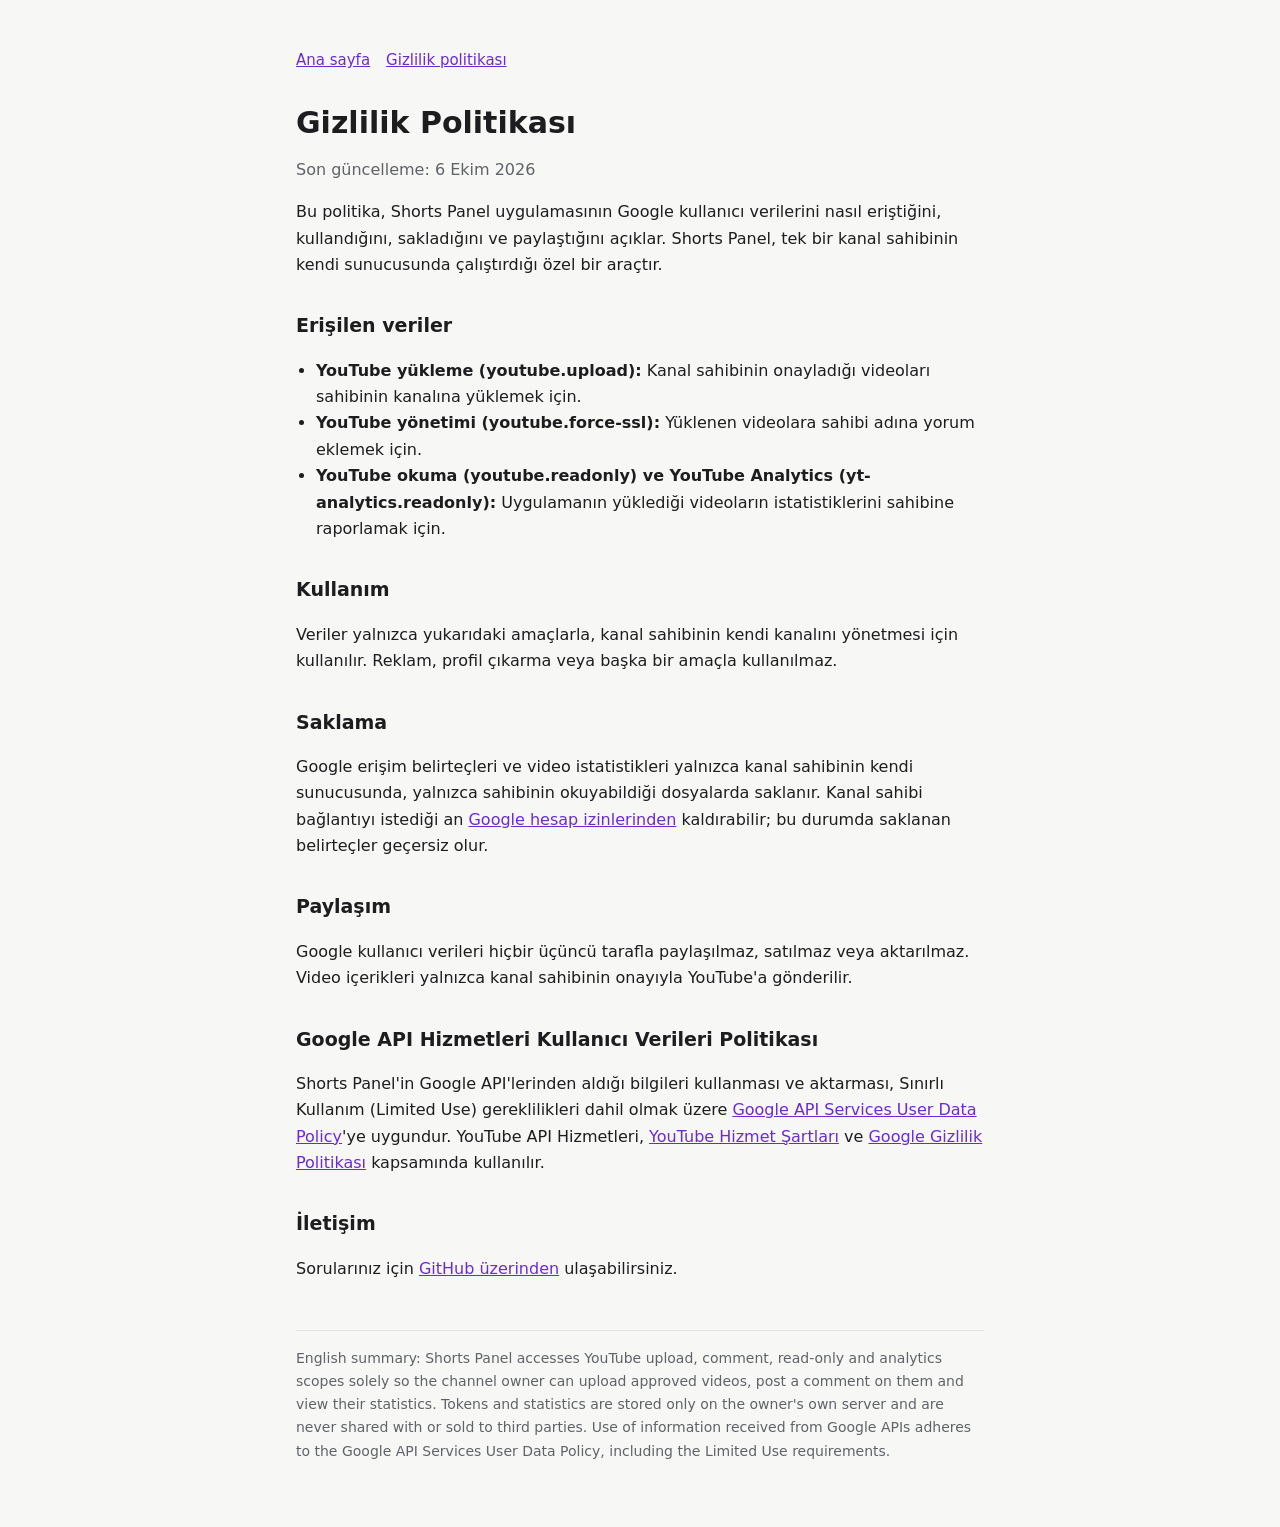
==== privacy.html @ 9734d725 "Shorts Panel ana sayfa ve gizlilik politikası Co-Authored-By: Claude Opus 5.5 (1M context) <noreply@" ====
<!doctype html>
<html lang="tr"><head><meta charset="utf-8"><meta name="viewport" content="width=device-width,initial-scale=1">
<title>Gizlilik Politikası</title><link rel="stylesheet" href="style.css"></head>
<body><main>
<nav><a href="./">Ana sayfa</a><a href="privacy.html">Gizlilik politikası</a></nav>
<h1>Gizlilik Politikası</h1>
<p class="muted">Son güncelleme: 6 Ekim 2026</p>
<p>Bu politika, Shorts Panel uygulamasının Google kullanıcı verilerini nasıl eriştiğini, kullandığını, sakladığını ve paylaştığını açıklar. Shorts Panel, tek bir kanal sahibinin kendi sunucusunda çalıştırdığı özel bir araçtır.</p>
<h2>Erişilen veriler</h2>
<ul>
<li><strong>YouTube yükleme (youtube.upload):</strong> Kanal sahibinin onayladığı videoları sahibinin kanalına yüklemek için.</li>
<li><strong>YouTube yönetimi (youtube.force-ssl):</strong> Yüklenen videolara sahibi adına yorum eklemek için.</li>
<li><strong>YouTube okuma (youtube.readonly) ve YouTube Analytics (yt-analytics.readonly):</strong> Uygulamanın yüklediği videoların istatistiklerini sahibine raporlamak için.</li>
</ul>
<h2>Kullanım</h2>
<p>Veriler yalnızca yukarıdaki amaçlarla, kanal sahibinin kendi kanalını yönetmesi için kullanılır. Reklam, profil çıkarma veya başka bir amaçla kullanılmaz.</p>
<h2>Saklama</h2>
<p>Google erişim belirteçleri ve video istatistikleri yalnızca kanal sahibinin kendi sunucusunda, yalnızca sahibinin okuyabildiği dosyalarda saklanır. Kanal sahibi bağlantıyı istediği an <a href="https://myaccount.google.com/permissions">Google hesap izinlerinden</a> kaldırabilir; bu durumda saklanan belirteçler geçersiz olur.</p>
<h2>Paylaşım</h2>
<p>Google kullanıcı verileri hiçbir üçüncü tarafla paylaşılmaz, satılmaz veya aktarılmaz. Video içerikleri yalnızca kanal sahibinin onayıyla YouTube'a gönderilir.</p>
<h2>Google API Hizmetleri Kullanıcı Verileri Politikası</h2>
<p>Shorts Panel'in Google API'lerinden aldığı bilgileri kullanması ve aktarması, Sınırlı Kullanım (Limited Use) gereklilikleri dahil olmak üzere <a href="https://developers.google.com/terms/api-services-user-data-policy">Google API Services User Data Policy</a>'ye uygundur. YouTube API Hizmetleri, <a href="https://www.youtube.com/t/terms">YouTube Hizmet Şartları</a> ve <a href="https://policies.google.com/privacy">Google Gizlilik Politikası</a> kapsamında kullanılır.</p>
<h2>İletişim</h2>
<p>Sorularınız için <a href="https://github.com/dongel/shorts-panel-site/issues">GitHub üzerinden</a> ulaşabilirsiniz.</p>
<footer>English summary: Shorts Panel accesses YouTube upload, comment, read-only and analytics scopes solely so the channel owner can upload approved videos, post a comment on them and view their statistics. Tokens and statistics are stored only on the owner's own server and are never shared with or sold to third parties. Use of information received from Google APIs adheres to the Google API Services User Data Policy, including the Limited Use requirements.</footer>
</main></body></html>
---- style.css ----
:root{--bg:#f7f7f5;--fg:#1d1d1f;--muted:#5f6368;--line:#e2e2de;--accent:#6b2ad8}
@media (prefers-color-scheme:dark){:root{--bg:#121214;--fg:#ececec;--muted:#a0a0a6;--line:#2a2a2e;--accent:#a98bff}}
*{box-sizing:border-box}body{margin:0;background:var(--bg);color:var(--fg);font:16px/1.65 system-ui,-apple-system,"Segoe UI",Roboto,sans-serif}
main{max-width:720px;margin:0 auto;padding:48px 16px 64px}h1{font-size:30px;line-height:1.2;margin:0 0 8px}h2{font-size:19px;margin:32px 0 8px}
p,li{color:var(--fg)}.muted{color:var(--muted)}a{color:var(--accent)}nav{display:flex;gap:16px;margin-bottom:32px;font-size:15px}
footer{margin-top:48px;padding-top:16px;border-top:1px solid var(--line);font-size:14px;color:var(--muted)}ul{padding-left:20px}
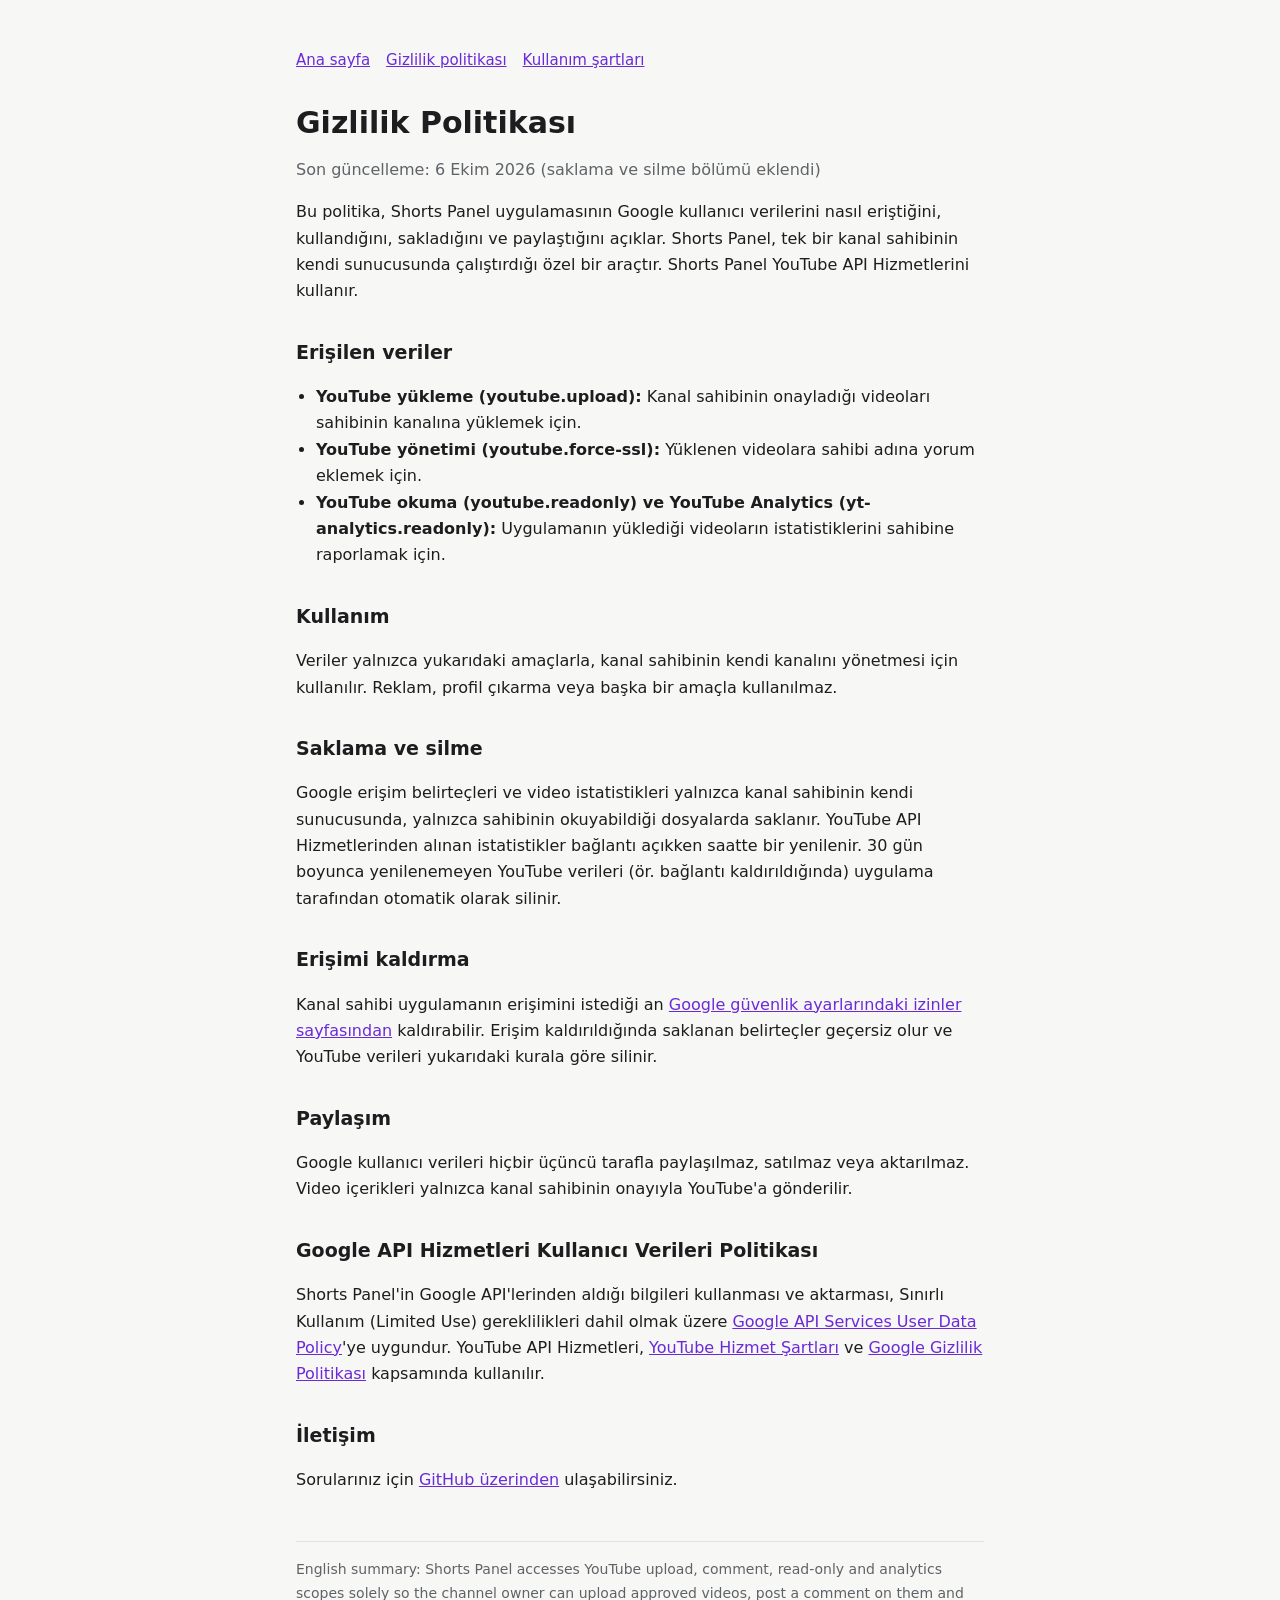
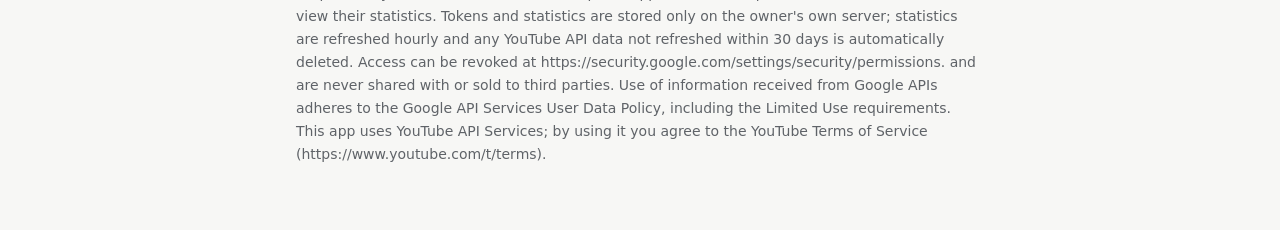
==== commit ba26fd2b: "Kullanım şartları, veri saklama/silme ve YouTube API bildirimi Co-Authored-By: Claude Opus 5.5 (1M c" ====
--- a/privacy.html
+++ b/privacy.html
@@ -2,10 +2,10 @@
 <html lang="tr"><head><meta charset="utf-8"><meta name="viewport" content="width=device-width,initial-scale=1">
 <title>Gizlilik Politikası</title><link rel="stylesheet" href="style.css"></head>
 <body><main>
-<nav><a href="./">Ana sayfa</a><a href="privacy.html">Gizlilik politikası</a></nav>
+<nav><a href="./">Ana sayfa</a><a href="privacy.html">Gizlilik politikası</a><a href="terms.html">Kullanım şartları</a></nav>
 <h1>Gizlilik Politikası</h1>
-<p class="muted">Son güncelleme: 6 Ekim 2026</p>
-<p>Bu politika, Shorts Panel uygulamasının Google kullanıcı verilerini nasıl eriştiğini, kullandığını, sakladığını ve paylaştığını açıklar. Shorts Panel, tek bir kanal sahibinin kendi sunucusunda çalıştırdığı özel bir araçtır.</p>
+<p class="muted">Son güncelleme: 6 Ekim 2026 (saklama ve silme bölümü eklendi)</p>
+<p>Bu politika, Shorts Panel uygulamasının Google kullanıcı verilerini nasıl eriştiğini, kullandığını, sakladığını ve paylaştığını açıklar. Shorts Panel, tek bir kanal sahibinin kendi sunucusunda çalıştırdığı özel bir araçtır. Shorts Panel YouTube API Hizmetlerini kullanır.</p>
 <h2>Erişilen veriler</h2>
 <ul>
 <li><strong>YouTube yükleme (youtube.upload):</strong> Kanal sahibinin onayladığı videoları sahibinin kanalına yüklemek için.</li>
@@ -14,13 +14,15 @@
 </ul>
 <h2>Kullanım</h2>
 <p>Veriler yalnızca yukarıdaki amaçlarla, kanal sahibinin kendi kanalını yönetmesi için kullanılır. Reklam, profil çıkarma veya başka bir amaçla kullanılmaz.</p>
-<h2>Saklama</h2>
-<p>Google erişim belirteçleri ve video istatistikleri yalnızca kanal sahibinin kendi sunucusunda, yalnızca sahibinin okuyabildiği dosyalarda saklanır. Kanal sahibi bağlantıyı istediği an <a href="https://myaccount.google.com/permissions">Google hesap izinlerinden</a> kaldırabilir; bu durumda saklanan belirteçler geçersiz olur.</p>
+<h2>Saklama ve silme</h2>
+<p>Google erişim belirteçleri ve video istatistikleri yalnızca kanal sahibinin kendi sunucusunda, yalnızca sahibinin okuyabildiği dosyalarda saklanır. YouTube API Hizmetlerinden alınan istatistikler bağlantı açıkken saatte bir yenilenir. 30 gün boyunca yenilenemeyen YouTube verileri (ör. bağlantı kaldırıldığında) uygulama tarafından otomatik olarak silinir.</p>
+<h2>Erişimi kaldırma</h2>
+<p>Kanal sahibi uygulamanın erişimini istediği an <a href="https://security.google.com/settings/security/permissions">Google güvenlik ayarlarındaki izinler sayfasından</a> kaldırabilir. Erişim kaldırıldığında saklanan belirteçler geçersiz olur ve YouTube verileri yukarıdaki kurala göre silinir.</p>
 <h2>Paylaşım</h2>
 <p>Google kullanıcı verileri hiçbir üçüncü tarafla paylaşılmaz, satılmaz veya aktarılmaz. Video içerikleri yalnızca kanal sahibinin onayıyla YouTube'a gönderilir.</p>
 <h2>Google API Hizmetleri Kullanıcı Verileri Politikası</h2>
 <p>Shorts Panel'in Google API'lerinden aldığı bilgileri kullanması ve aktarması, Sınırlı Kullanım (Limited Use) gereklilikleri dahil olmak üzere <a href="https://developers.google.com/terms/api-services-user-data-policy">Google API Services User Data Policy</a>'ye uygundur. YouTube API Hizmetleri, <a href="https://www.youtube.com/t/terms">YouTube Hizmet Şartları</a> ve <a href="https://policies.google.com/privacy">Google Gizlilik Politikası</a> kapsamında kullanılır.</p>
 <h2>İletişim</h2>
 <p>Sorularınız için <a href="https://github.com/dongel/shorts-panel-site/issues">GitHub üzerinden</a> ulaşabilirsiniz.</p>
-<footer>English summary: Shorts Panel accesses YouTube upload, comment, read-only and analytics scopes solely so the channel owner can upload approved videos, post a comment on them and view their statistics. Tokens and statistics are stored only on the owner's own server and are never shared with or sold to third parties. Use of information received from Google APIs adheres to the Google API Services User Data Policy, including the Limited Use requirements.</footer>
+<footer>English summary: Shorts Panel accesses YouTube upload, comment, read-only and analytics scopes solely so the channel owner can upload approved videos, post a comment on them and view their statistics. Tokens and statistics are stored only on the owner's own server; statistics are refreshed hourly and any YouTube API data not refreshed within 30 days is automatically deleted. Access can be revoked at https://security.google.com/settings/security/permissions. and are never shared with or sold to third parties. Use of information received from Google APIs adheres to the Google API Services User Data Policy, including the Limited Use requirements. This app uses YouTube API Services; by using it you agree to the YouTube Terms of Service (https://www.youtube.com/t/terms).</footer>
 </main></body></html>
